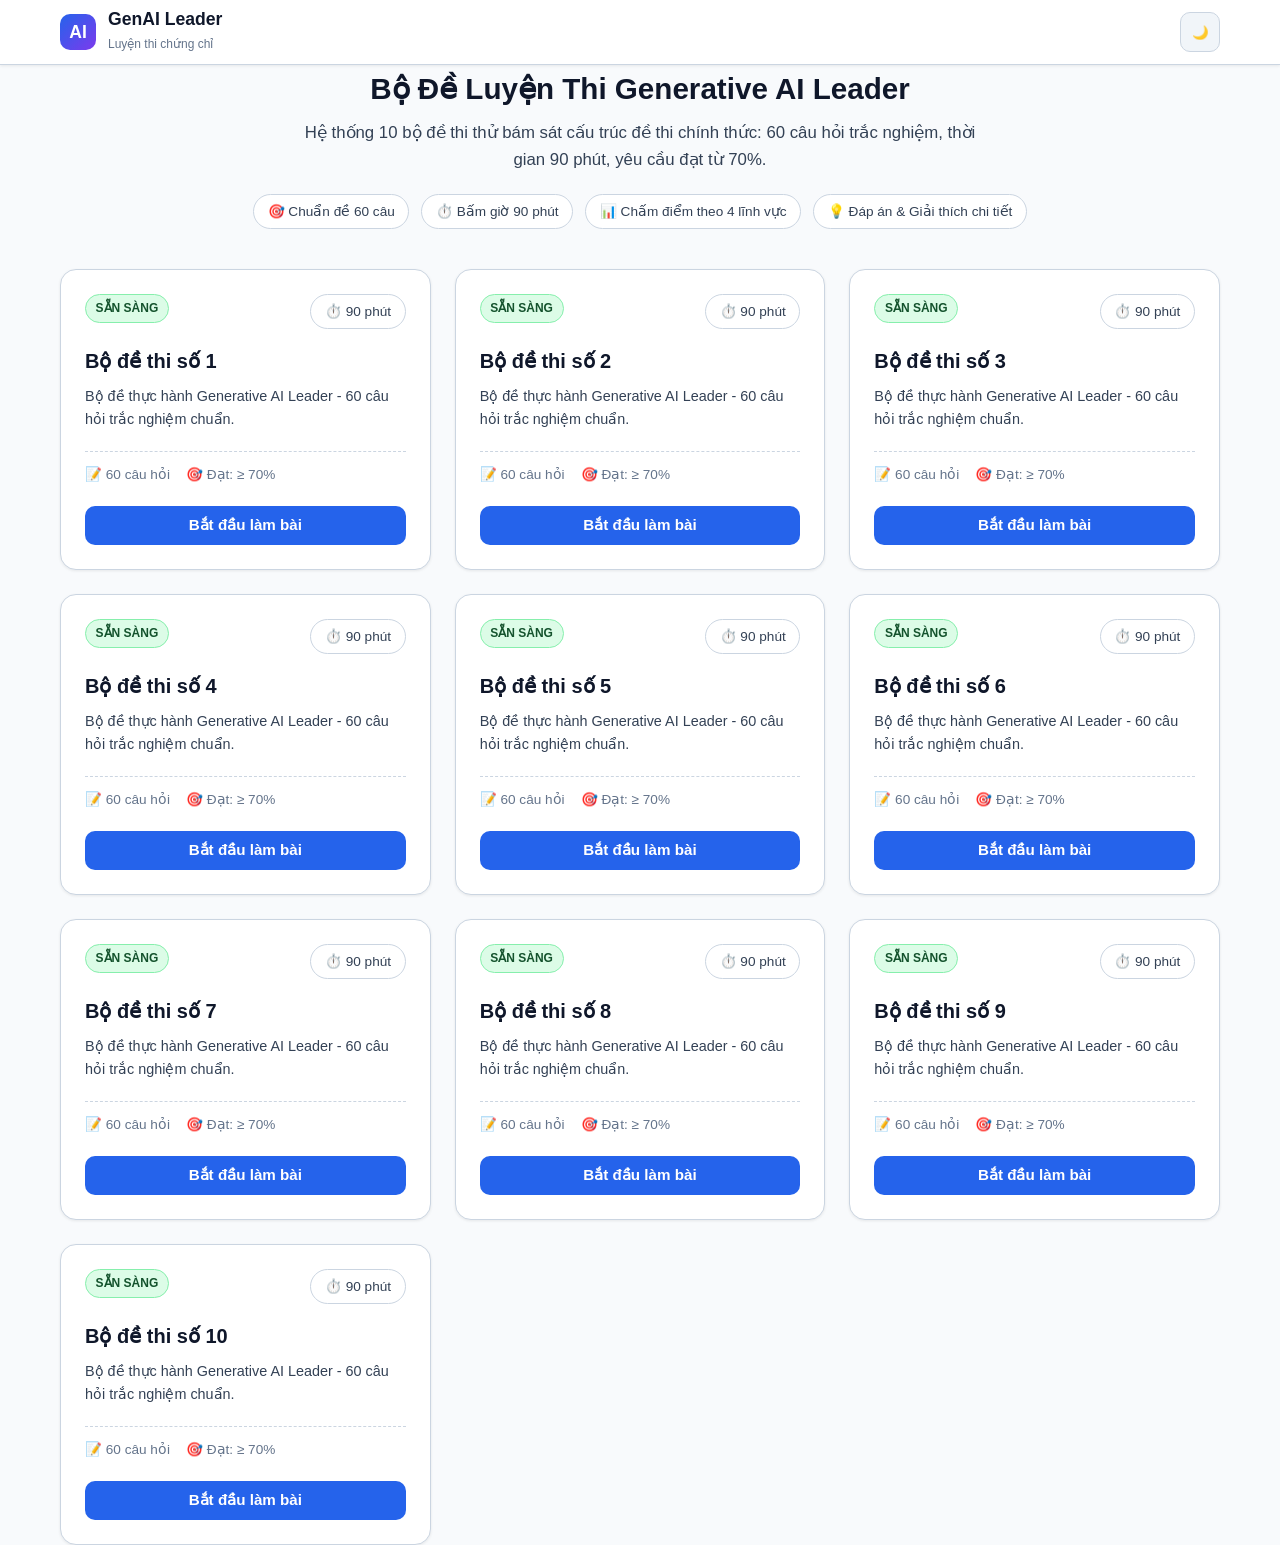
==== index.html @ eb721ed9 "feat: complete Generative AI Leader exam portal with 10 sets" ====
<!DOCTYPE html>
<html lang="vi" data-theme="light">
<head>
  <meta charset="UTF-8">
  <meta name="viewport" content="width=device-width, initial-scale=1.0">
  <title>Luyện Thi Chứng Chỉ Generative AI Leader | 10 Bộ Đề Thi Thử</title>
  <meta name="description" content="Nền tảng thi thử chứng chỉ Generative AI Leader với 10 bộ đề thi trắc nghiệm, bấm giờ 90 phút, chấm điểm phân tích theo chủ đề và xem đáp án chi tiết.">
  <link rel="stylesheet" href="css/style.css">
</head>
<body>

  <!-- ========================================================================
       SITE HEADER
       ======================================================================== -->
  <header class="site-header">
    <div class="container header-content">
      <div class="brand" id="brandLogo" title="Về trang chọn bộ đề">
        <div class="brand-icon">AI</div>
        <div class="brand-info">
          <h1>GenAI Leader</h1>
          <span>Luyện thi chứng chỉ</span>
        </div>
      </div>

      <div class="header-actions">
        <!-- Countdown Timer Widget -->
        <div class="timer-widget" id="timerWidget" aria-label="Thời gian còn lại">
          <span>⏱️</span>
          <span id="timerDisplay">90:00</span>
        </div>

        <!-- Light/Dark Theme Toggle -->
        <button type="button" class="btn-icon" id="themeToggleBtn" aria-label="Chuyển giao diện sáng/tối" title="Chuyển giao diện">
          🌙
        </button>
      </div>
    </div>
  </header>

  <!-- ========================================================================
       MAIN APP VIEWS
       ======================================================================== -->
  <main class="container">

    <!-- VIEW 1: SET SELECTION DASHBOARD -->
    <section id="setSelectionView" class="view-section active">
      <div class="hero-banner">
        <h2>Bộ Đề Luyện Thi Generative AI Leader</h2>
        <p>Hệ thống 10 bộ đề thi thử bám sát cấu trúc đề thi chính thức: 60 câu hỏi trắc nghiệm, thời gian 90 phút, yêu cầu đạt từ 70%.</p>
        <div class="exam-meta-pills">
          <span class="meta-pill">🎯 Chuẩn đề 60 câu</span>
          <span class="meta-pill">⏱️ Bấm giờ 90 phút</span>
          <span class="meta-pill">📊 Chấm điểm theo 4 lĩnh vực</span>
          <span class="meta-pill">💡 Đáp án & Giải thích chi tiết</span>
        </div>
      </div>

      <div class="sets-grid" id="setsGrid">
        <!-- Rendered by js/app.js -->
      </div>
    </section>

    <!-- VIEW 2: ACTIVE EXAM INTERFACE -->
    <section id="examView" class="view-section">
      <div class="exam-layout">
        
        <!-- Left Column: Question Area -->
        <div class="question-panel">
          <div class="question-header">
            <div>
              <span id="examSetName" style="font-weight:700; color:var(--text-muted); font-size:0.85rem; margin-right:0.5rem;">Bộ đề thi</span>
              <span class="q-topic-badge" id="qTopicBadge">Topic</span>
            </div>
            <div style="display:flex; align-items:center; gap:0.5rem;">
              <span class="q-type-badge" id="qTypeBadge">🔘 Chọn một đáp án</span>
              <button type="button" class="q-flag-btn" id="qFlagBtn" title="Gắn cờ để kiểm tra lại trước khi nộp">
                🏳️ Đặt cờ xem lại
              </button>
            </div>
          </div>

          <!-- Question Text -->
          <h2 class="question-title" id="questionTitle">Đang tải câu hỏi...</h2>

          <!-- Options -->
          <div class="options-list" id="optionsList" role="radiogroup">
            <!-- Rendered by js/app.js -->
          </div>

          <!-- Navigation Controls -->
          <div class="question-actions">
            <button type="button" class="btn btn-secondary" id="prevBtn">❮ Câu trước</button>
            <button type="button" class="btn btn-secondary mobile-palette-toggle" id="mobilePaletteToggle">
              📋 Danh sách câu (<span id="answeredCountLabel">0/60</span>)
            </button>
            <button type="button" class="btn btn-primary" id="nextBtn">Câu tiếp theo ❯</button>
          </div>
        </div>

        <!-- Right Column: Question Palette Matrix -->
        <aside class="palette-sidebar" id="paletteSidebar">
          <div class="palette-header">
            <h4>Bảng câu hỏi</h4>
            <button type="button" class="btn-icon mobile-palette-toggle" id="closeMobilePaletteBtn" style="width:32px; height:32px;">✕</button>
          </div>

          <div class="palette-legend">
            <div class="legend-item"><span class="legend-dot answered"></span> Đã làm</div>
            <div class="legend-item"><span class="legend-dot unanswered"></span> Chưa làm</div>
            <div class="legend-item"><span class="legend-dot flagged"></span> Gắn cờ</div>
            <div class="legend-item"><span class="legend-dot current"></span> Đang xem</div>
          </div>

          <div class="palette-grid" id="paletteGrid">
            <!-- 1 to 60 buttons -->
          </div>

          <div class="palette-footer">
            <button type="button" class="btn btn-primary" id="submitExamBtn">
              Nộp bài thi 🏁
            </button>
          </div>
        </aside>

        <div class="palette-backdrop" id="paletteBackdrop"></div>

      </div>
    </section>

    <!-- VIEW 3: RESULTS & FULL REVIEW -->
    <section id="resultView" class="view-section">
      
      <!-- Big Score Summary Card -->
      <div class="result-header-card">
        <div class="result-status-badge pass" id="resultStatusBadge">PASSED</div>
        <div class="score-display" id="scorePercent">85%</div>
        <div class="score-subtitle" id="scoreFraction">(51/60 câu đúng)</div>
        
        <div class="result-stats-row">
          <div class="stat-box">
            <span class="val" id="timeSpentText">45m 12s</span>
            <span class="lbl">Thời gian làm bài</span>
          </div>
          <div class="stat-box">
            <span class="val" id="correctCountText" style="color:var(--success);">51</span>
            <span class="lbl">Số câu đúng</span>
          </div>
          <div class="stat-box">
            <span class="val" id="incorrectCountText" style="color:var(--danger);">9</span>
            <span class="lbl">Số câu sai</span>
          </div>
          <div class="stat-box">
            <span class="val">70%</span>
            <span class="lbl">Điểm chuẩn qua môn</span>
          </div>
        </div>
      </div>

      <!-- Domain Performance Breakdown -->
      <div class="domains-card">
        <h3>📊 Kết quả phân tích theo 4 lĩnh vực thi</h3>
        <div id="domainBarsContainer">
          <!-- Rendered by js/app.js -->
        </div>
      </div>

      <!-- Detailed Review List -->
      <div class="review-section">
        <div class="review-section-header">
          <h3>📝 Xem lại toàn bộ câu hỏi &amp; đáp án</h3>
          <div class="review-filters">
            <button type="button" class="filter-btn active" data-filter="all">Tất cả</button>
            <button type="button" class="filter-btn" data-filter="correct">Câu đúng</button>
            <button type="button" class="filter-btn" data-filter="incorrect">Câu sai</button>
            <button type="button" class="filter-btn" data-filter="flagged">Đã gắn cờ</button>
          </div>
        </div>

        <div class="review-list" id="reviewList">
          <!-- Rendered by js/app.js -->
        </div>

        <div class="result-footer-actions">
          <button type="button" class="btn btn-secondary" id="retryBtn">🔄 Làm lại đề này</button>
          <button type="button" class="btn btn-primary" id="backToSetsBtn">🏠 Trở về danh sách bộ đề</button>
        </div>
      </div>

    </section>

  </main>

  <!-- ========================================================================
       CONFIRMATION MODAL
       ======================================================================== -->
  <div class="modal-overlay" id="submitModal" role="dialog" aria-modal="true" aria-labelledby="modalTitle">
    <div class="modal-content">
      <div class="modal-icon">⚠️</div>
      <h3 id="modalTitle">Xác nhận nộp bài</h3>
      <p id="modalWarningText">Bạn có chắc chắn muốn nộp bài thi?</p>
      <div class="modal-actions">
        <button type="button" class="btn btn-secondary" id="modalCancelBtn">Tiếp tục làm bài</button>
        <button type="button" class="btn btn-primary" id="modalConfirmBtn">Nộp bài ngay</button>
      </div>
    </div>
  </div>

  <!-- Scripts: First load data JS for instant offline/file:// support without CORS, then app -->
  <script src="Quiz_data/manifest.js"></script>
  <script src="Quiz_data/set_1.js"></script>
  <script src="js/app.js"></script>
</body>
</html>
---- css/style.css ----
/* ==========================================================================
   Generative AI Leader Exam Portal - Design System & Styles
   ========================================================================== */

:root {
  /* Common variables */
  --font-family: -apple-system, BlinkMacSystemFont, "Segoe UI", Roboto, Helvetica, Arial, sans-serif, "Apple Color Emoji", "Segoe UI Emoji";
  --radius-sm: 6px;
  --radius-md: 10px;
  --radius-lg: 16px;
  --radius-full: 9999px;
  --transition-fast: 0.15s ease;
  --transition-normal: 0.25s ease;

  /* LIGHT THEME (High Contrast & Clean) */
  --bg-body: #f8fafc;
  --bg-surface: #ffffff;
  --bg-surface-secondary: #f1f5f9;
  --bg-surface-hover: #e2e8f0;
  --border-color: #cbd5e1;
  --border-focus: #2563eb;
  
  --text-primary: #0f172a;      /* High contrast dark slate */
  --text-secondary: #334155;    /* Clear secondary text */
  --text-muted: #64748b;        /* Subtle labels */
  
  --accent-primary: #2563eb;
  --accent-hover: #1d4ed8;
  --accent-subtle: #eff6ff;
  --accent-text: #1d4ed8;

  --success: #15803d;
  --success-subtle: #dcfce7;
  --success-border: #86efac;
  --success-text: #14532d;

  --danger: #b91c1c;
  --danger-subtle: #fee2e2;
  --danger-border: #fca5a5;
  --danger-text: #7f1d1d;

  --warning: #b45309;
  --warning-subtle: #fef3c7;
  --warning-border: #fcd34d;
  --warning-text: #78350f;

  --shadow-sm: 0 1px 3px rgba(0, 0, 0, 0.08);
  --shadow-md: 0 4px 12px rgba(0, 0, 0, 0.08);
  --shadow-lg: 0 12px 28px rgba(0, 0, 0, 0.1);
  --nav-active-bg: #2563eb;
  --nav-active-text: #ffffff;
}

[data-theme="dark"] {
  /* DARK THEME (Luminous High Contrast, Non-tiring Deep Navy) */
  --bg-body: #0b0f19;
  --bg-surface: #131b2e;
  --bg-surface-secondary: #1a253c;
  --bg-surface-hover: #22314e;
  --border-color: #273754;
  --border-focus: #60a5fa;

  --text-primary: #f8fafc;      /* Crisp white */
  --text-secondary: #cbd5e1;    /* Very readable light slate */
  --text-muted: #94a3b8;        /* Soft gray for metadata */

  --accent-primary: #3b82f6;
  --accent-hover: #60a5fa;
  --accent-subtle: rgba(59, 130, 246, 0.16);
  --accent-text: #93c5fd;

  --success: #22c55e;
  --success-subtle: rgba(34, 197, 94, 0.18);
  --success-border: #166534;
  --success-text: #86efac;

  --danger: #ef4444;
  --danger-subtle: rgba(239, 68, 68, 0.18);
  --danger-border: #991b1b;
  --danger-text: #fca5a5;

  --warning: #f59e0b;
  --warning-subtle: rgba(245, 158, 11, 0.18);
  --warning-border: #92400e;
  --warning-text: #fde68a;

  --shadow-sm: 0 1px 3px rgba(0, 0, 0, 0.4);
  --shadow-md: 0 6px 16px rgba(0, 0, 0, 0.5);
  --shadow-lg: 0 14px 32px rgba(0, 0, 0, 0.6);
  --nav-active-bg: #3b82f6;
  --nav-active-text: #ffffff;
}

/* Reset & Base */
*, *::before, *::after {
  box-sizing: border-box;
  margin: 0;
  padding: 0;
}

body {
  font-family: var(--font-family);
  background-color: var(--bg-body);
  color: var(--text-primary);
  line-height: 1.6;
  min-height: 100vh;
  display: flex;
  flex-direction: column;
  transition: background-color var(--transition-normal), color var(--transition-normal);
  -webkit-font-smoothing: antialiased;
}

/* Layout Container */
.container {
  width: 100%;
  max-width: 1200px;
  margin: 0 auto;
  padding: 0 1.25rem;
}

/* Header & Navigation Bar */
.site-header {
  background-color: var(--bg-surface);
  border-bottom: 1px solid var(--border-color);
  position: sticky;
  top: 0;
  z-index: 50;
  box-shadow: var(--shadow-sm);
  transition: background-color var(--transition-normal), border-color var(--transition-normal);
}

.header-content {
  display: flex;
  align-items: center;
  justify-content: space-between;
  height: 64px;
}

.brand {
  display: flex;
  align-items: center;
  gap: 0.75rem;
  text-decoration: none;
  color: var(--text-primary);
  cursor: pointer;
}

.brand-icon {
  width: 36px;
  height: 36px;
  border-radius: var(--radius-md);
  background: linear-gradient(135deg, #2563eb, #7c3aed);
  display: flex;
  align-items: center;
  justify-content: center;
  color: #ffffff;
  font-weight: 700;
  font-size: 1.1rem;
}

.brand-info h1 {
  font-size: 1.1rem;
  font-weight: 700;
  line-height: 1.2;
}

.brand-info span {
  font-size: 0.75rem;
  color: var(--text-muted);
}

.header-actions {
  display: flex;
  align-items: center;
  gap: 0.75rem;
}

/* Theme Toggle Button */
.btn-icon {
  background: var(--bg-surface-secondary);
  border: 1px solid var(--border-color);
  color: var(--text-primary);
  width: 40px;
  height: 40px;
  border-radius: var(--radius-md);
  display: inline-flex;
  align-items: center;
  justify-content: center;
  cursor: pointer;
  transition: all var(--transition-fast);
}

.btn-icon:hover {
  background: var(--bg-surface-hover);
  border-color: var(--border-focus);
}

/* Exam Timer Widget */
.timer-widget {
  display: none; /* Shown during exam */
  align-items: center;
  gap: 0.5rem;
  padding: 0.4rem 0.85rem;
  background: var(--bg-surface-secondary);
  border: 1px solid var(--border-color);
  border-radius: var(--radius-full);
  font-variant-numeric: tabular-nums;
  font-weight: 600;
  font-size: 0.95rem;
  color: var(--text-primary);
}

.timer-widget.warning {
  background: var(--warning-subtle);
  border-color: var(--warning-border);
  color: var(--warning-text);
  animation: pulse 1.5s infinite;
}

.timer-widget.danger {
  background: var(--danger-subtle);
  border-color: var(--danger-border);
  color: var(--danger-text);
  animation: pulse 0.8s infinite;
}

@keyframes pulse {
  0%, 100% { opacity: 1; }
  50% { opacity: 0.6; }
}

/* Standard Buttons */
.btn {
  display: inline-flex;
  align-items: center;
  justify-content: center;
  gap: 0.5rem;
  padding: 0.6rem 1.2rem;
  border-radius: var(--radius-md);
  font-size: 0.95rem;
  font-weight: 600;
  cursor: pointer;
  transition: all var(--transition-fast);
  border: 1px solid transparent;
  text-decoration: none;
}

.btn-primary {
  background-color: var(--accent-primary);
  color: #ffffff;
}

.btn-primary:hover:not(:disabled) {
  background-color: var(--accent-hover);
  box-shadow: 0 4px 12px var(--accent-subtle);
}

.btn-secondary {
  background-color: var(--bg-surface-secondary);
  border-color: var(--border-color);
  color: var(--text-primary);
}

.btn-secondary:hover:not(:disabled) {
  background-color: var(--bg-surface-hover);
}

.btn-outline-danger {
  background-color: transparent;
  border-color: var(--danger);
  color: var(--danger);
}

.btn-outline-danger:hover {
  background-color: var(--danger-subtle);
}

.btn:disabled {
  opacity: 0.5;
  cursor: not-allowed;
}

/* App Main Views */
main {
  flex: 1;
  padding: 2rem 0;
}

.view-section {
  display: none;
}

.view-section.active {
  display: block;
}

/* ==========================================================================
   VIEW 1: SET SELECTION DASHBOARD
   ========================================================================== */
.hero-banner {
  text-align: center;
  margin-bottom: 2.5rem;
}

.hero-banner h2 {
  font-size: 1.85rem;
  font-weight: 800;
  margin-bottom: 0.5rem;
  color: var(--text-primary);
}

.hero-banner p {
  color: var(--text-secondary);
  font-size: 1.05rem;
  max-width: 680px;
  margin: 0 auto;
}

.exam-meta-pills {
  display: flex;
  justify-content: center;
  flex-wrap: wrap;
  gap: 0.75rem;
  margin-top: 1.25rem;
}

.meta-pill {
  display: inline-flex;
  align-items: center;
  gap: 0.4rem;
  padding: 0.35rem 0.85rem;
  border-radius: var(--radius-full);
  font-size: 0.85rem;
  font-weight: 500;
  background: var(--bg-surface);
  border: 1px solid var(--border-color);
  color: var(--text-secondary);
}

/* Sets Grid */
.sets-grid {
  display: grid;
  grid-template-columns: repeat(auto-fill, minmax(320px, 1fr));
  gap: 1.5rem;
  margin-top: 1.5rem;
}

.set-card {
  background: var(--bg-surface);
  border: 1px solid var(--border-color);
  border-radius: var(--radius-lg);
  padding: 1.5rem;
  display: flex;
  flex-direction: column;
  justify-content: space-between;
  box-shadow: var(--shadow-sm);
  transition: all var(--transition-normal);
  position: relative;
  overflow: hidden;
}

.set-card.available:hover {
  transform: translateY(-4px);
  border-color: var(--accent-primary);
  box-shadow: var(--shadow-md);
}

.set-card.unavailable {
  opacity: 0.75;
}

.card-header {
  display: flex;
  justify-content: space-between;
  align-items: flex-start;
  margin-bottom: 1rem;
}

.set-badge {
  font-size: 0.75rem;
  font-weight: 700;
  text-transform: uppercase;
  padding: 0.25rem 0.6rem;
  border-radius: var(--radius-full);
}

.set-badge.ready {
  background: var(--success-subtle);
  color: var(--success-text);
  border: 1px solid var(--success-border);
}

.set-badge.coming-soon {
  background: var(--bg-surface-secondary);
  color: var(--text-muted);
  border: 1px solid var(--border-color);
}

.set-card h3 {
  font-size: 1.25rem;
  font-weight: 700;
  margin-bottom: 0.5rem;
}

.set-card p {
  color: var(--text-secondary);
  font-size: 0.9rem;
  margin-bottom: 1.25rem;
  flex: 1;
}

.set-specs {
  display: flex;
  gap: 1rem;
  font-size: 0.85rem;
  color: var(--text-muted);
  margin-bottom: 1.25rem;
  border-top: 1px dashed var(--border-color);
  padding-top: 0.75rem;
}

.set-card .btn {
  width: 100%;
}

/* ==========================================================================
   VIEW 2: ACTIVE EXAM INTERFACE
   ========================================================================== */
.exam-layout {
  display: grid;
  grid-template-columns: 1fr 320px;
  gap: 1.75rem;
  align-items: start;
}

/* Main Question Area */
.question-panel {
  background: var(--bg-surface);
  border: 1px solid var(--border-color);
  border-radius: var(--radius-lg);
  padding: 1.75rem;
  box-shadow: var(--shadow-sm);
}

.question-header {
  display: flex;
  justify-content: space-between;
  align-items: flex-start;
  flex-wrap: wrap;
  gap: 0.75rem;
  padding-bottom: 1rem;
  border-bottom: 1px solid var(--border-color);
  margin-bottom: 1.5rem;
}

.q-topic-badge {
  display: inline-block;
  font-size: 0.8rem;
  font-weight: 600;
  padding: 0.25rem 0.75rem;
  border-radius: var(--radius-full);
  background: var(--accent-subtle);
  color: var(--accent-text);
  border: 1px solid var(--border-color);
}

.q-type-badge {
  display: inline-flex;
  align-items: center;
  gap: 0.35rem;
  font-size: 0.8rem;
  font-weight: 600;
  padding: 0.25rem 0.75rem;
  border-radius: var(--radius-full);
  background: var(--warning-subtle);
  color: var(--warning-text);
  border: 1px solid var(--warning-border);
}

.q-flag-btn {
  background: transparent;
  border: 1px solid var(--border-color);
  color: var(--text-secondary);
  padding: 0.35rem 0.75rem;
  border-radius: var(--radius-md);
  cursor: pointer;
  font-size: 0.85rem;
  display: inline-flex;
  align-items: center;
  gap: 0.35rem;
  transition: all var(--transition-fast);
}

.q-flag-btn.flagged {
  background: var(--warning-subtle);
  border-color: var(--warning-border);
  color: var(--warning-text);
  font-weight: 600;
}

.question-title {
  font-size: 1.15rem;
  font-weight: 600;
  line-height: 1.5;
  margin-bottom: 1.5rem;
  color: var(--text-primary);
}

/* Options List */
.options-list {
  display: flex;
  flex-direction: column;
  gap: 0.85rem;
  margin-bottom: 2rem;
}

.option-item {
  display: flex;
  align-items: flex-start;
  gap: 1rem;
  padding: 1rem 1.25rem;
  background: var(--bg-surface);
  border: 2px solid var(--border-color);
  border-radius: var(--radius-md);
  cursor: pointer;
  transition: all var(--transition-fast);
  user-select: none;
}

.option-item:hover {
  background: var(--bg-surface-secondary);
  border-color: var(--border-focus);
}

.option-item.selected {
  background: var(--accent-subtle);
  border-color: var(--accent-primary);
}

.option-input {
  margin-top: 0.2rem;
  width: 18px;
  height: 18px;
  cursor: pointer;
  accent-color: var(--accent-primary);
}

.option-key {
  font-weight: 700;
  color: var(--text-secondary);
  min-width: 1.5rem;
}

.option-text {
  font-size: 1rem;
  color: var(--text-primary);
  flex: 1;
}

/* Action Controls (Prev, Next, Submit) */
.question-actions {
  display: flex;
  justify-content: space-between;
  align-items: center;
  gap: 1rem;
  padding-top: 1.25rem;
  border-top: 1px solid var(--border-color);
}

/* Question Matrix Palette (Sidebar) */
.palette-sidebar {
  background: var(--bg-surface);
  border: 1px solid var(--border-color);
  border-radius: var(--radius-lg);
  padding: 1.25rem;
  box-shadow: var(--shadow-sm);
  position: sticky;
  top: 80px;
}

.palette-header {
  display: flex;
  justify-content: space-between;
  align-items: center;
  margin-bottom: 1rem;
  padding-bottom: 0.75rem;
  border-bottom: 1px solid var(--border-color);
}

.palette-header h4 {
  font-size: 1rem;
  font-weight: 700;
}

.palette-legend {
  display: grid;
  grid-template-columns: 1fr 1fr;
  gap: 0.5rem;
  margin-bottom: 1rem;
  font-size: 0.75rem;
  color: var(--text-muted);
}

.legend-item {
  display: flex;
  align-items: center;
  gap: 0.4rem;
}

.legend-dot {
  width: 12px;
  height: 12px;
  border-radius: 3px;
  border: 1px solid var(--border-color);
}

.legend-dot.answered { background: var(--accent-primary); border-color: var(--accent-primary); }
.legend-dot.unanswered { background: var(--bg-surface-secondary); }
.legend-dot.flagged { background: var(--warning); border-color: var(--warning); }
.legend-dot.current { border: 2px solid var(--text-primary); }

.palette-grid {
  display: grid;
  grid-template-columns: repeat(5, 1fr);
  gap: 0.5rem;
  max-height: 380px;
  overflow-y: auto;
  padding-right: 0.25rem;
}

.palette-grid::-webkit-scrollbar {
  width: 6px;
}

.palette-grid::-webkit-scrollbar-thumb {
  background: var(--border-color);
  border-radius: 3px;
}

.matrix-btn {
  height: 38px;
  border-radius: var(--radius-sm);
  background: var(--bg-surface-secondary);
  border: 1px solid var(--border-color);
  color: var(--text-primary);
  font-size: 0.85rem;
  font-weight: 600;
  cursor: pointer;
  display: flex;
  align-items: center;
  justify-content: center;
  position: relative;
  transition: all var(--transition-fast);
}

.matrix-btn:hover {
  background: var(--bg-surface-hover);
  border-color: var(--accent-primary);
}

.matrix-btn.answered {
  background: var(--accent-primary);
  color: #ffffff;
  border-color: var(--accent-primary);
}

.matrix-btn.current {
  box-shadow: 0 0 0 2px var(--bg-surface), 0 0 0 4px var(--text-primary);
  font-weight: 800;
}

.matrix-btn.flagged::after {
  content: "";
  position: absolute;
  top: 2px;
  right: 2px;
  width: 7px;
  height: 7px;
  background-color: #f59e0b;
  border-radius: 50%;
  border: 1px solid #ffffff;
}

.palette-footer {
  margin-top: 1.25rem;
  padding-top: 1rem;
  border-top: 1px solid var(--border-color);
}

.palette-footer .btn {
  width: 100%;
}

/* Mobile Matrix Toggle Button */
.mobile-palette-toggle {
  display: none;
}

/* ==========================================================================
   VIEW 3: RESULTS & FULL REVIEW
   ========================================================================== */
.result-header-card {
  background: var(--bg-surface);
  border: 1px solid var(--border-color);
  border-radius: var(--radius-lg);
  padding: 2rem;
  text-align: center;
  box-shadow: var(--shadow-sm);
  margin-bottom: 2rem;
}

.result-status-badge {
  display: inline-block;
  font-size: 1rem;
  font-weight: 800;
  padding: 0.4rem 1.25rem;
  border-radius: var(--radius-full);
  margin-bottom: 1rem;
  text-transform: uppercase;
  letter-spacing: 0.5px;
}

.result-status-badge.pass {
  background: var(--success-subtle);
  color: var(--success-text);
  border: 1px solid var(--success-border);
}

.result-status-badge.fail {
  background: var(--danger-subtle);
  color: var(--danger-text);
  border: 1px solid var(--danger-border);
}

.score-display {
  font-size: 3.5rem;
  font-weight: 900;
  line-height: 1.1;
  color: var(--text-primary);
  margin-bottom: 0.25rem;
}

.score-subtitle {
  color: var(--text-secondary);
  font-size: 1.1rem;
  margin-bottom: 1.5rem;
}

.result-stats-row {
  display: flex;
  justify-content: center;
  flex-wrap: wrap;
  gap: 2rem;
  border-top: 1px solid var(--border-color);
  padding-top: 1.5rem;
}

.stat-box {
  display: flex;
  flex-direction: column;
}

.stat-box .val {
  font-size: 1.35rem;
  font-weight: 700;
  color: var(--text-primary);
}

.stat-box .lbl {
  font-size: 0.85rem;
  color: var(--text-muted);
}

/* Domain Breakdown */
.domains-card {
  background: var(--bg-surface);
  border: 1px solid var(--border-color);
  border-radius: var(--radius-lg);
  padding: 1.75rem;
  box-shadow: var(--shadow-sm);
  margin-bottom: 2rem;
}

.domains-card h3 {
  font-size: 1.15rem;
  font-weight: 700;
  margin-bottom: 1.25rem;
}

.domain-item {
  margin-bottom: 1rem;
}

.domain-info {
  display: flex;
  justify-content: space-between;
  margin-bottom: 0.35rem;
  font-size: 0.9rem;
  font-weight: 600;
}

.domain-bar-bg {
  width: 100%;
  height: 10px;
  background: var(--bg-surface-secondary);
  border-radius: var(--radius-full);
  overflow: hidden;
}

.domain-bar-fill {
  height: 100%;
  background: var(--accent-primary);
  border-radius: var(--radius-full);
  transition: width 0.8s ease-out;
}

/* Question Review Section */
.review-section-header {
  display: flex;
  justify-content: space-between;
  align-items: center;
  flex-wrap: wrap;
  gap: 1rem;
  margin-bottom: 1.5rem;
}

.review-section-header h3 {
  font-size: 1.3rem;
  font-weight: 800;
}

.review-filters {
  display: flex;
  gap: 0.5rem;
  flex-wrap: wrap;
}

.filter-btn {
  background: var(--bg-surface);
  border: 1px solid var(--border-color);
  color: var(--text-secondary);
  padding: 0.4rem 0.85rem;
  border-radius: var(--radius-full);
  font-size: 0.85rem;
  font-weight: 600;
  cursor: pointer;
  transition: all var(--transition-fast);
}

.filter-btn:hover {
  background: var(--bg-surface-hover);
}

.filter-btn.active {
  background: var(--accent-primary);
  color: #ffffff;
  border-color: var(--accent-primary);
}

.review-list {
  display: flex;
  flex-direction: column;
  gap: 1.5rem;
}

.review-card {
  background: var(--bg-surface);
  border: 1px solid var(--border-color);
  border-radius: var(--radius-lg);
  padding: 1.5rem;
  box-shadow: var(--shadow-sm);
  transition: border-color var(--transition-fast);
}

.review-card.correct {
  border-left: 6px solid var(--success);
}

.review-card.incorrect {
  border-left: 6px solid var(--danger);
}

.review-q-meta {
  display: flex;
  justify-content: space-between;
  align-items: center;
  margin-bottom: 0.85rem;
}

.review-status-tag {
  font-size: 0.8rem;
  font-weight: 700;
  padding: 0.2rem 0.6rem;
  border-radius: var(--radius-full);
}

.review-status-tag.correct {
  background: var(--success-subtle);
  color: var(--success-text);
  border: 1px solid var(--success-border);
}

.review-status-tag.incorrect {
  background: var(--danger-subtle);
  color: var(--danger-text);
  border: 1px solid var(--danger-border);
}

.review-options {
  display: flex;
  flex-direction: column;
  gap: 0.6rem;
  margin: 1rem 0;
}

.review-opt {
  padding: 0.75rem 1rem;
  border-radius: var(--radius-md);
  font-size: 0.95rem;
  border: 1px solid var(--border-color);
  display: flex;
  align-items: flex-start;
  gap: 0.75rem;
}

.review-opt.is-correct-answer {
  background: var(--success-subtle);
  border-color: var(--success-border);
  color: var(--success-text);
  font-weight: 600;
}

.review-opt.is-user-wrong {
  background: var(--danger-subtle);
  border-color: var(--danger-border);
  color: var(--danger-text);
  text-decoration: line-through;
}

.review-verdict {
  margin-top: 1rem;
  padding: 0.85rem;
  border-radius: var(--radius-md);
  background: var(--bg-surface-secondary);
  font-size: 0.9rem;
  border-left: 3px solid var(--accent-primary);
}

.result-footer-actions {
  display: flex;
  justify-content: center;
  gap: 1rem;
  margin-top: 2.5rem;
  flex-wrap: wrap;
}

/* ==========================================================================
   MODAL DIALOG
   ========================================================================== */
.modal-overlay {
  display: none;
  position: fixed;
  inset: 0;
  background: rgba(0, 0, 0, 0.65);
  backdrop-filter: blur(4px);
  z-index: 100;
  align-items: center;
  justify-content: center;
  padding: 1rem;
}

.modal-overlay.active {
  display: flex;
}

.modal-content {
  background: var(--bg-surface);
  border: 1px solid var(--border-color);
  border-radius: var(--radius-lg);
  max-width: 480px;
  width: 100%;
  padding: 2rem;
  box-shadow: var(--shadow-lg);
  text-align: center;
}

.modal-icon {
  width: 56px;
  height: 56px;
  border-radius: 50%;
  background: var(--warning-subtle);
  color: var(--warning-text);
  display: flex;
  align-items: center;
  justify-content: center;
  margin: 0 auto 1.25rem;
  font-size: 1.75rem;
}

.modal-content h3 {
  font-size: 1.35rem;
  font-weight: 800;
  margin-bottom: 0.75rem;
}

.modal-content p {
  color: var(--text-secondary);
  font-size: 0.95rem;
  margin-bottom: 1.5rem;
}

.modal-actions {
  display: flex;
  gap: 0.75rem;
  justify-content: center;
}

/* ==========================================================================
   RESPONSIVE DESIGN (DESKTOP & MOBILE)
   ========================================================================== */
@media (max-width: 900px) {
  .exam-layout {
    grid-template-columns: 1fr;
  }

  .palette-sidebar {
    position: fixed;
    bottom: 0;
    left: 0;
    right: 0;
    top: auto;
    z-index: 90;
    border-radius: var(--radius-lg) var(--radius-lg) 0 0;
    box-shadow: 0 -8px 24px rgba(0, 0, 0, 0.2);
    transform: translateY(100%);
    transition: transform var(--transition-normal);
    max-height: 80vh;
    display: flex;
    flex-direction: column;
  }

  .palette-sidebar.mobile-open {
    transform: translateY(0);
  }

  .palette-backdrop {
    display: none;
    position: fixed;
    inset: 0;
    background: rgba(0,0,0,0.5);
    z-index: 85;
  }

  .palette-backdrop.active {
    display: block;
  }

  .mobile-palette-toggle {
    display: inline-flex;
  }

  .palette-grid {
    grid-template-columns: repeat(6, 1fr);
    max-height: 45vh;
  }

  .question-panel {
    padding: 1.25rem;
  }

  .hero-banner h2 {
    font-size: 1.5rem;
  }
}

@media (max-width: 540px) {
  .header-content {
    height: 56px;
  }

  .brand-info span {
    display: none;
  }

  .palette-grid {
    grid-template-columns: repeat(5, 1fr);
  }

  .question-title {
    font-size: 1.05rem;
  }

  .option-item {
    padding: 0.85rem 1rem;
    gap: 0.75rem;
  }

  .score-display {
    font-size: 2.75rem;
  }

  .result-stats-row {
    gap: 1.25rem;
  }
}
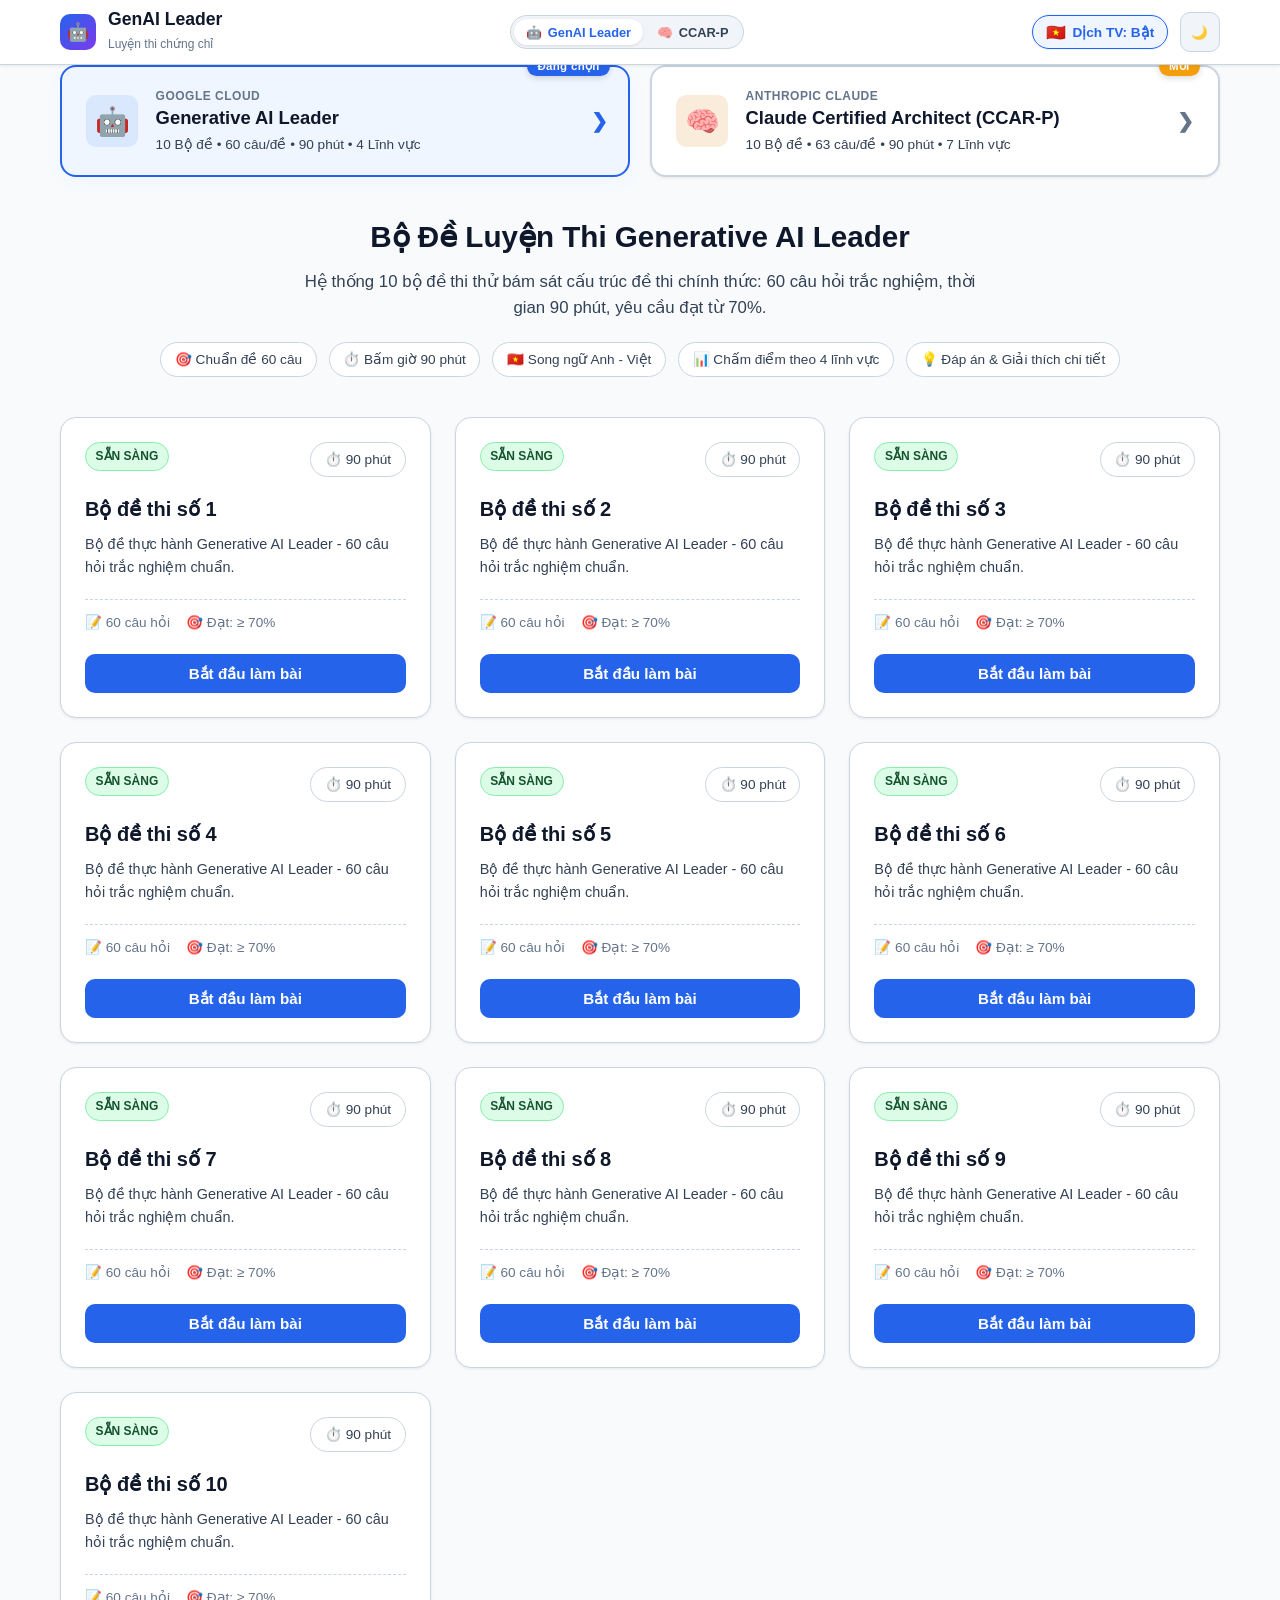
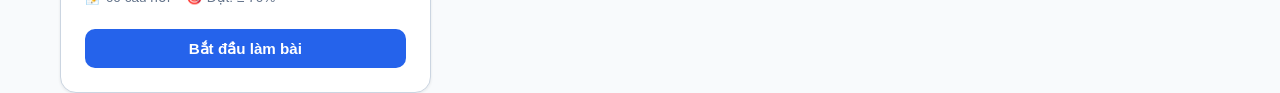
==== commit 43667868: "feat: add CCAR-P certification exam question sets and support multi-exam selection in UI" ====
--- a/index.html
+++ b/index.html
@@ -15,11 +15,23 @@
   <header class="site-header">
     <div class="container header-content">
       <div class="brand" id="brandLogo" title="Về trang chọn bộ đề">
-        <div class="brand-icon">AI</div>
+        <div class="brand-icon" id="brandIcon">AI</div>
         <div class="brand-info">
-          <h1>GenAI Leader</h1>
-          <span>Luyện thi chứng chỉ</span>
-        </div>
+          <h1 id="brandTitle">Exam Portal</h1>
+          <span id="brandSubtitle">Luyện thi chứng chỉ</span>
+        </div>
+      </div>
+
+      <!-- Quick Exam Switcher in Header -->
+      <div class="header-exam-selector" id="headerExamSelector" role="group" aria-label="Chọn kỳ thi chứng chỉ">
+        <button type="button" class="exam-pill-btn active" data-exam="genai" id="headBtnGenAI" title="Chuyển sang kỳ thi Google Cloud Generative AI Leader">
+          <span class="exam-pill-icon">🤖</span>
+          <span class="exam-pill-name">GenAI Leader</span>
+        </button>
+        <button type="button" class="exam-pill-btn" data-exam="ccarp" id="headBtnCCARP" title="Chuyển sang kỳ thi Claude Certified Architect (CCAR-P)">
+          <span class="exam-pill-icon">🧠</span>
+          <span class="exam-pill-name">CCAR-P</span>
+        </button>
       </div>
 
       <div class="header-actions">
@@ -29,6 +41,12 @@
           <span id="timerDisplay">90:00</span>
         </div>
 
+        <!-- Bilingual Translation Toggle Button -->
+        <button type="button" class="btn-lang-toggle active" id="langToggleBtn" aria-label="Bật/Tắt dịch tiếng Việt" title="Bật/Tắt hiển thị bản dịch tiếng Việt song ngữ">
+          <span class="lang-icon">🇻🇳</span>
+          <span class="lang-label" id="langToggleText">Dịch TV: Bật</span>
+        </button>
+
         <!-- Light/Dark Theme Toggle -->
         <button type="button" class="btn-icon" id="themeToggleBtn" aria-label="Chuyển giao diện sáng/tối" title="Chuyển giao diện">
           🌙
@@ -44,14 +62,43 @@
 
     <!-- VIEW 1: SET SELECTION DASHBOARD -->
     <section id="setSelectionView" class="view-section active">
-      <div class="hero-banner">
-        <h2>Bộ Đề Luyện Thi Generative AI Leader</h2>
-        <p>Hệ thống 10 bộ đề thi thử bám sát cấu trúc đề thi chính thức: 60 câu hỏi trắc nghiệm, thời gian 90 phút, yêu cầu đạt từ 70%.</p>
-        <div class="exam-meta-pills">
+      
+      <!-- EXAM SELECTION CARDS -->
+      <div class="exam-selection-container">
+        <div class="exam-selection-cards" role="tablist" aria-label="Chọn kỳ thi chứng chỉ">
+          <button type="button" class="exam-select-card active" id="cardGenAI" data-exam="genai" role="tab" aria-selected="true">
+            <span class="card-status-badge">Đang chọn</span>
+            <div class="card-icon-wrapper google-color">🤖</div>
+            <div class="card-info">
+              <span class="card-provider">Google Cloud</span>
+              <h3>Generative AI Leader</h3>
+              <p>10 Bộ đề • 60 câu/đề • 90 phút • 4 Lĩnh vực</p>
+            </div>
+            <span class="card-arrow">❯</span>
+          </button>
+
+          <button type="button" class="exam-select-card" id="cardCCARP" data-exam="ccarp" role="tab" aria-selected="false">
+            <span class="card-status-badge new-badge">Mới</span>
+            <div class="card-icon-wrapper anthropic-color">🧠</div>
+            <div class="card-info">
+              <span class="card-provider">Anthropic Claude</span>
+              <h3>Claude Certified Architect (CCAR-P)</h3>
+              <p>10 Bộ đề • 63 câu/đề • 90 phút • 7 Lĩnh vực</p>
+            </div>
+            <span class="card-arrow">❯</span>
+          </button>
+        </div>
+      </div>
+
+      <div class="hero-banner" id="heroBanner">
+        <h2 id="heroTitle">Bộ Đề Luyện Thi Generative AI Leader</h2>
+        <p id="heroDesc">Hệ thống 10 bộ đề thi thử bám sát cấu trúc đề thi chính thức: 60 câu hỏi trắc nghiệm, thời gian 90 phút, yêu cầu đạt từ 70%.</p>
+        <div class="exam-meta-pills" id="heroMetaPills">
           <span class="meta-pill">🎯 Chuẩn đề 60 câu</span>
           <span class="meta-pill">⏱️ Bấm giờ 90 phút</span>
+          <span class="meta-pill">🇻🇳 Song ngữ Anh - Việt</span>
           <span class="meta-pill">📊 Chấm điểm theo 4 lĩnh vực</span>
-          <span class="meta-pill">💡 Đáp án & Giải thích chi tiết</span>
+          <span class="meta-pill">💡 Đáp án &amp; Giải thích chi tiết</span>
         </div>
       </div>
 
@@ -158,7 +205,7 @@
 
       <!-- Domain Performance Breakdown -->
       <div class="domains-card">
-        <h3>📊 Kết quả phân tích theo 4 lĩnh vực thi</h3>
+        <h3 id="domainsCardTitle">📊 Kết quả phân tích theo các lĩnh vực thi</h3>
         <div id="domainBarsContainer">
           <!-- Rendered by js/app.js -->
         </div>
@@ -208,6 +255,8 @@
   <!-- Scripts: First load data JS for instant offline/file:// support without CORS, then app -->
   <script src="Quiz_data/manifest.js"></script>
   <script src="Quiz_data/set_1.js"></script>
+  <script src="CCAR-P/manifest.js"></script>
+  <script src="CCAR-P/set_1.js"></script>
   <script src="js/app.js"></script>
 </body>
 </html>
--- a/css/style.css
+++ b/css/style.css
@@ -169,6 +169,42 @@
   color: var(--text-muted);
 }
 
+/* Quick Exam Switcher in Header */
+.header-exam-selector {
+  display: inline-flex;
+  align-items: center;
+  background: var(--bg-surface-secondary);
+  border: 1px solid var(--border-color);
+  border-radius: var(--radius-full);
+  padding: 3px;
+  gap: 2px;
+}
+
+.exam-pill-btn {
+  display: inline-flex;
+  align-items: center;
+  gap: 0.35rem;
+  padding: 0.35rem 0.75rem;
+  font-size: 0.8rem;
+  font-weight: 600;
+  border-radius: var(--radius-full);
+  border: none;
+  background: transparent;
+  color: var(--text-secondary);
+  cursor: pointer;
+  transition: all var(--transition-fast);
+}
+
+.exam-pill-btn:hover {
+  color: var(--text-primary);
+}
+
+.exam-pill-btn.active {
+  background: var(--bg-surface);
+  color: var(--accent-primary);
+  box-shadow: 0 1px 3px rgba(0, 0, 0, 0.1);
+}
+
 .header-actions {
   display: flex;
   align-items: center;
@@ -193,6 +229,39 @@
 .btn-icon:hover {
   background: var(--bg-surface-hover);
   border-color: var(--border-focus);
+}
+
+/* Bilingual Language Toggle Button */
+.btn-lang-toggle {
+  display: inline-flex;
+  align-items: center;
+  gap: 0.4rem;
+  padding: 0.4rem 0.8rem;
+  font-size: 0.85rem;
+  font-weight: 600;
+  border-radius: var(--radius-full);
+  border: 1px solid var(--border-color);
+  background: var(--bg-surface);
+  color: var(--text-secondary);
+  cursor: pointer;
+  transition: all var(--transition-fast);
+}
+
+.btn-lang-toggle:hover {
+  background: var(--bg-surface-secondary);
+  border-color: var(--border-focus);
+  color: var(--text-primary);
+}
+
+.btn-lang-toggle.active {
+  background: var(--accent-subtle);
+  border-color: var(--accent-primary);
+  color: var(--accent-primary);
+  box-shadow: 0 0 0 1px var(--accent-subtle);
+}
+
+.btn-lang-toggle .lang-icon {
+  font-size: 1rem;
 }
 
 /* Exam Timer Widget */
@@ -297,6 +366,129 @@
 /* ==========================================================================
    VIEW 1: SET SELECTION DASHBOARD
    ========================================================================== */
+
+/* Exam Switcher Dashboard Cards */
+.exam-selection-container {
+  margin-bottom: 2.25rem;
+}
+
+.exam-selection-cards {
+  display: grid;
+  grid-template-columns: repeat(auto-fit, minmax(320px, 1fr));
+  gap: 1.25rem;
+}
+
+.exam-select-card {
+  position: relative;
+  display: flex;
+  align-items: center;
+  gap: 1.1rem;
+  padding: 1.35rem 1.5rem;
+  background: var(--bg-surface);
+  border: 2px solid var(--border-color);
+  border-radius: var(--radius-lg);
+  cursor: pointer;
+  text-align: left;
+  transition: all var(--transition-normal);
+  box-shadow: var(--shadow-sm);
+}
+
+.exam-select-card:hover {
+  transform: translateY(-2px);
+  border-color: var(--border-focus);
+  box-shadow: var(--shadow-md);
+}
+
+.exam-select-card.active {
+  border-color: var(--accent-primary);
+  background: var(--accent-subtle);
+  box-shadow: 0 4px 16px var(--accent-subtle);
+}
+
+.card-status-badge {
+  position: absolute;
+  top: -10px;
+  right: 18px;
+  font-size: 0.72rem;
+  font-weight: 700;
+  padding: 0.15rem 0.65rem;
+  border-radius: var(--radius-full);
+  background: var(--accent-primary);
+  color: #ffffff;
+  letter-spacing: 0.3px;
+  box-shadow: 0 2px 6px rgba(0, 0, 0, 0.15);
+}
+
+.card-status-badge.new-badge {
+  background: #f59e0b;
+}
+
+.exam-select-card:not(.active) .card-status-badge:not(.new-badge) {
+  display: none;
+}
+
+.card-icon-wrapper {
+  width: 52px;
+  height: 52px;
+  border-radius: var(--radius-md);
+  display: flex;
+  align-items: center;
+  justify-content: center;
+  font-size: 1.75rem;
+  flex-shrink: 0;
+}
+
+.card-icon-wrapper.google-color {
+  background: rgba(66, 133, 244, 0.12);
+}
+
+.card-icon-wrapper.anthropic-color {
+  background: rgba(217, 119, 6, 0.14);
+}
+
+.card-info {
+  flex: 1;
+  min-width: 0;
+}
+
+.card-provider {
+  display: block;
+  font-size: 0.75rem;
+  font-weight: 700;
+  text-transform: uppercase;
+  letter-spacing: 0.5px;
+  color: var(--text-muted);
+  margin-bottom: 0.2rem;
+}
+
+.card-info h3 {
+  font-size: 1.15rem;
+  font-weight: 700;
+  color: var(--text-primary);
+  margin-bottom: 0.25rem;
+  line-height: 1.35;
+}
+
+.card-info p {
+  font-size: 0.85rem;
+  color: var(--text-secondary);
+  margin: 0;
+  line-height: 1.4;
+}
+
+.card-arrow {
+  font-size: 1.25rem;
+  font-weight: 700;
+  color: var(--text-muted);
+  transition: all var(--transition-fast);
+  padding-left: 0.5rem;
+}
+
+.exam-select-card.active .card-arrow {
+  color: var(--accent-primary);
+  transform: translateX(4px);
+}
+
 .hero-banner {
   text-align: center;
   margin-bottom: 2.5rem;
@@ -499,11 +691,26 @@
 }
 
 .question-title {
+  margin-bottom: 1.5rem;
+}
+
+.q-title-en {
   font-size: 1.15rem;
   font-weight: 600;
   line-height: 1.5;
-  margin-bottom: 1.5rem;
-  color: var(--text-primary);
+  color: var(--text-primary);
+}
+
+.q-title-vi {
+  margin-top: 0.5rem;
+  font-size: 0.98rem;
+  line-height: 1.5;
+  color: var(--text-secondary);
+  font-weight: 400;
+  padding: 0.45rem 0.85rem;
+  border-left: 3px solid var(--accent-primary);
+  background: var(--accent-subtle);
+  border-radius: 0 var(--radius-sm) var(--radius-sm) 0;
 }
 
 /* Options List */
@@ -549,6 +756,32 @@
   font-weight: 700;
   color: var(--text-secondary);
   min-width: 1.5rem;
+  margin-top: 0.05rem;
+}
+
+.option-content {
+  flex: 1;
+  display: flex;
+  flex-direction: column;
+  gap: 0.25rem;
+}
+
+.option-text-en {
+  font-size: 1rem;
+  font-weight: 500;
+  color: var(--text-primary);
+  line-height: 1.45;
+}
+
+.option-text-vi {
+  font-size: 0.9rem;
+  font-weight: 400;
+  color: var(--text-secondary);
+  line-height: 1.4;
+}
+
+.option-item.selected .option-text-en {
+  font-weight: 600;
 }
 
 .option-text {
@@ -913,6 +1146,28 @@
   margin: 1rem 0;
 }
 
+.review-q-title {
+  margin-bottom: 0.85rem;
+}
+
+.review-q-title .q-title-en {
+  font-size: 1.05rem;
+  font-weight: 600;
+  line-height: 1.5;
+  color: var(--text-primary);
+}
+
+.review-q-title .q-title-vi {
+  margin-top: 0.35rem;
+  font-size: 0.95rem;
+  color: var(--text-secondary);
+  padding: 0.35rem 0.75rem;
+  border-left: 3px solid var(--accent-primary);
+  background: var(--accent-subtle);
+  border-radius: 0 var(--radius-sm) var(--radius-sm) 0;
+  line-height: 1.45;
+}
+
 .review-opt {
   padding: 0.75rem 1rem;
   border-radius: var(--radius-md);
@@ -921,6 +1176,36 @@
   display: flex;
   align-items: flex-start;
   gap: 0.75rem;
+}
+
+.review-opt-icon {
+  font-size: 1rem;
+  line-height: 1.4;
+}
+
+.review-opt-key {
+  font-weight: 700;
+  min-width: 1.5rem;
+  line-height: 1.4;
+}
+
+.review-opt-content {
+  flex: 1;
+  display: flex;
+  flex-direction: column;
+  gap: 0.2rem;
+}
+
+.review-opt-en {
+  font-size: 0.95rem;
+  color: inherit;
+  line-height: 1.45;
+}
+
+.review-opt-vi {
+  font-size: 0.88rem;
+  color: var(--text-secondary);
+  line-height: 1.4;
 }
 
 .review-opt.is-correct-answer {
@@ -930,20 +1215,82 @@
   font-weight: 600;
 }
 
+.review-opt.is-correct-answer .review-opt-vi {
+  color: var(--success-text);
+  opacity: 0.9;
+}
+
 .review-opt.is-user-wrong {
   background: var(--danger-subtle);
   border-color: var(--danger-border);
   color: var(--danger-text);
+}
+
+.review-opt.is-user-wrong .review-opt-en {
   text-decoration: line-through;
+}
+
+.review-opt.is-user-wrong .review-opt-vi {
+  color: var(--danger-text);
+  opacity: 0.85;
+}
+
+.review-opt-badge {
+  margin-left: auto;
+  font-size: 0.8rem;
+  font-weight: 700;
+  white-space: nowrap;
 }
 
 .review-verdict {
   margin-top: 1rem;
-  padding: 0.85rem;
+  padding: 0.85rem 1rem;
   border-radius: var(--radius-md);
   background: var(--bg-surface-secondary);
   font-size: 0.9rem;
   border-left: 3px solid var(--accent-primary);
+}
+
+.verdict-summary {
+  line-height: 1.5;
+}
+
+.review-explanation {
+  margin-top: 0.65rem;
+  padding: 0.65rem 0.85rem;
+  border-radius: var(--radius-md);
+  background: var(--bg-surface);
+  border: 1px dashed var(--border-color);
+  display: flex;
+  flex-direction: column;
+  gap: 0.4rem;
+}
+
+.explanation-en {
+  font-size: 0.88rem;
+  color: var(--text-primary);
+  line-height: 1.45;
+}
+
+.explanation-vi {
+  font-size: 0.88rem;
+  color: var(--text-secondary);
+  line-height: 1.45;
+  padding-top: 0.35rem;
+  border-top: 1px solid var(--border-color);
+}
+
+.expl-label {
+  font-weight: 700;
+  color: var(--accent-primary);
+}
+
+/* Hide translations utility when toggled off */
+body.hide-translations .q-title-vi,
+body.hide-translations .option-text-vi,
+body.hide-translations .review-opt-vi,
+body.hide-translations .explanation-vi {
+  display: none !important;
 }
 
 .result-footer-actions {
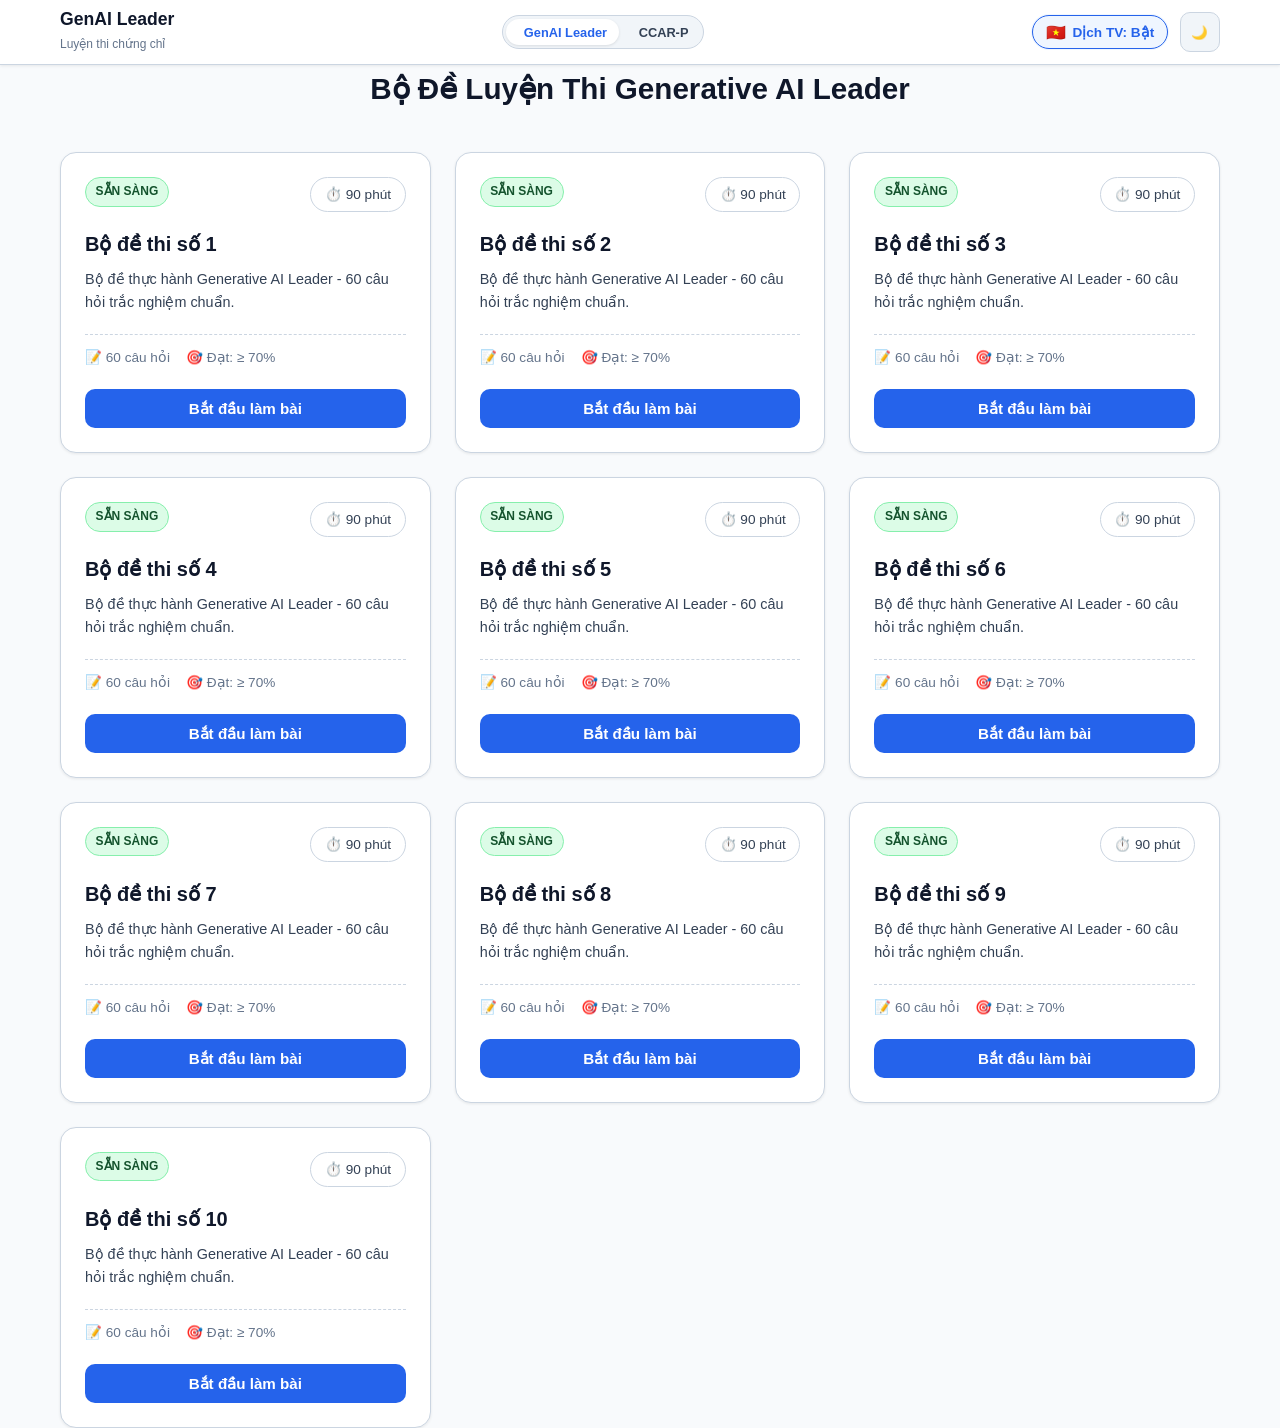
==== commit 70b4185a: "refactor: remove exam icons and streamline set selection UI in layout" ====
--- a/index.html
+++ b/index.html
@@ -1,12 +1,15 @@
 <!DOCTYPE html>
 <html lang="vi" data-theme="light">
+
 <head>
   <meta charset="UTF-8">
   <meta name="viewport" content="width=device-width, initial-scale=1.0">
   <title>Luyện Thi Chứng Chỉ Generative AI Leader | 10 Bộ Đề Thi Thử</title>
-  <meta name="description" content="Nền tảng thi thử chứng chỉ Generative AI Leader với 10 bộ đề thi trắc nghiệm, bấm giờ 90 phút, chấm điểm phân tích theo chủ đề và xem đáp án chi tiết.">
+  <meta name="description"
+    content="Nền tảng thi thử chứng chỉ Generative AI Leader với 10 bộ đề thi trắc nghiệm, bấm giờ 90 phút, chấm điểm phân tích theo chủ đề và xem đáp án chi tiết.">
   <link rel="stylesheet" href="css/style.css">
 </head>
+
 <body>
 
   <!-- ========================================================================
@@ -15,7 +18,6 @@
   <header class="site-header">
     <div class="container header-content">
       <div class="brand" id="brandLogo" title="Về trang chọn bộ đề">
-        <div class="brand-icon" id="brandIcon">AI</div>
         <div class="brand-info">
           <h1 id="brandTitle">Exam Portal</h1>
           <span id="brandSubtitle">Luyện thi chứng chỉ</span>
@@ -24,12 +26,14 @@
 
       <!-- Quick Exam Switcher in Header -->
       <div class="header-exam-selector" id="headerExamSelector" role="group" aria-label="Chọn kỳ thi chứng chỉ">
-        <button type="button" class="exam-pill-btn active" data-exam="genai" id="headBtnGenAI" title="Chuyển sang kỳ thi Google Cloud Generative AI Leader">
-          <span class="exam-pill-icon">🤖</span>
+        <button type="button" class="exam-pill-btn active" data-exam="genai" id="headBtnGenAI"
+          title="Chuyển sang kỳ thi Google Cloud Generative AI Leader">
+          <span class="exam-pill-icon"></span>
           <span class="exam-pill-name">GenAI Leader</span>
         </button>
-        <button type="button" class="exam-pill-btn" data-exam="ccarp" id="headBtnCCARP" title="Chuyển sang kỳ thi Claude Certified Architect (CCAR-P)">
-          <span class="exam-pill-icon">🧠</span>
+        <button type="button" class="exam-pill-btn" data-exam="ccarp" id="headBtnCCARP"
+          title="Chuyển sang kỳ thi Claude Certified Architect (CCAR-P)">
+          <span class="exam-pill-icon"></span>
           <span class="exam-pill-name">CCAR-P</span>
         </button>
       </div>
@@ -42,13 +46,15 @@
         </div>
 
         <!-- Bilingual Translation Toggle Button -->
-        <button type="button" class="btn-lang-toggle active" id="langToggleBtn" aria-label="Bật/Tắt dịch tiếng Việt" title="Bật/Tắt hiển thị bản dịch tiếng Việt song ngữ">
+        <button type="button" class="btn-lang-toggle active" id="langToggleBtn" aria-label="Bật/Tắt dịch tiếng Việt"
+          title="Bật/Tắt hiển thị bản dịch tiếng Việt song ngữ">
           <span class="lang-icon">🇻🇳</span>
           <span class="lang-label" id="langToggleText">Dịch TV: Bật</span>
         </button>
 
         <!-- Light/Dark Theme Toggle -->
-        <button type="button" class="btn-icon" id="themeToggleBtn" aria-label="Chuyển giao diện sáng/tối" title="Chuyển giao diện">
+        <button type="button" class="btn-icon" id="themeToggleBtn" aria-label="Chuyển giao diện sáng/tối"
+          title="Chuyển giao diện">
           🌙
         </button>
       </div>
@@ -62,44 +68,12 @@
 
     <!-- VIEW 1: SET SELECTION DASHBOARD -->
     <section id="setSelectionView" class="view-section active">
-      
+
       <!-- EXAM SELECTION CARDS -->
-      <div class="exam-selection-container">
-        <div class="exam-selection-cards" role="tablist" aria-label="Chọn kỳ thi chứng chỉ">
-          <button type="button" class="exam-select-card active" id="cardGenAI" data-exam="genai" role="tab" aria-selected="true">
-            <span class="card-status-badge">Đang chọn</span>
-            <div class="card-icon-wrapper google-color">🤖</div>
-            <div class="card-info">
-              <span class="card-provider">Google Cloud</span>
-              <h3>Generative AI Leader</h3>
-              <p>10 Bộ đề • 60 câu/đề • 90 phút • 4 Lĩnh vực</p>
-            </div>
-            <span class="card-arrow">❯</span>
-          </button>
-
-          <button type="button" class="exam-select-card" id="cardCCARP" data-exam="ccarp" role="tab" aria-selected="false">
-            <span class="card-status-badge new-badge">Mới</span>
-            <div class="card-icon-wrapper anthropic-color">🧠</div>
-            <div class="card-info">
-              <span class="card-provider">Anthropic Claude</span>
-              <h3>Claude Certified Architect (CCAR-P)</h3>
-              <p>10 Bộ đề • 63 câu/đề • 90 phút • 7 Lĩnh vực</p>
-            </div>
-            <span class="card-arrow">❯</span>
-          </button>
-        </div>
-      </div>
+
 
       <div class="hero-banner" id="heroBanner">
         <h2 id="heroTitle">Bộ Đề Luyện Thi Generative AI Leader</h2>
-        <p id="heroDesc">Hệ thống 10 bộ đề thi thử bám sát cấu trúc đề thi chính thức: 60 câu hỏi trắc nghiệm, thời gian 90 phút, yêu cầu đạt từ 70%.</p>
-        <div class="exam-meta-pills" id="heroMetaPills">
-          <span class="meta-pill">🎯 Chuẩn đề 60 câu</span>
-          <span class="meta-pill">⏱️ Bấm giờ 90 phút</span>
-          <span class="meta-pill">🇻🇳 Song ngữ Anh - Việt</span>
-          <span class="meta-pill">📊 Chấm điểm theo 4 lĩnh vực</span>
-          <span class="meta-pill">💡 Đáp án &amp; Giải thích chi tiết</span>
-        </div>
       </div>
 
       <div class="sets-grid" id="setsGrid">
@@ -110,12 +84,14 @@
     <!-- VIEW 2: ACTIVE EXAM INTERFACE -->
     <section id="examView" class="view-section">
       <div class="exam-layout">
-        
+
         <!-- Left Column: Question Area -->
         <div class="question-panel">
           <div class="question-header">
             <div>
-              <span id="examSetName" style="font-weight:700; color:var(--text-muted); font-size:0.85rem; margin-right:0.5rem;">Bộ đề thi</span>
+              <span id="examSetName"
+                style="font-weight:700; color:var(--text-muted); font-size:0.85rem; margin-right:0.5rem;">Bộ đề
+                thi</span>
               <span class="q-topic-badge" id="qTopicBadge">Topic</span>
             </div>
             <div style="display:flex; align-items:center; gap:0.5rem;">
@@ -148,7 +124,8 @@
         <aside class="palette-sidebar" id="paletteSidebar">
           <div class="palette-header">
             <h4>Bảng câu hỏi</h4>
-            <button type="button" class="btn-icon mobile-palette-toggle" id="closeMobilePaletteBtn" style="width:32px; height:32px;">✕</button>
+            <button type="button" class="btn-icon mobile-palette-toggle" id="closeMobilePaletteBtn"
+              style="width:32px; height:32px;">✕</button>
           </div>
 
           <div class="palette-legend">
@@ -176,13 +153,13 @@
 
     <!-- VIEW 3: RESULTS & FULL REVIEW -->
     <section id="resultView" class="view-section">
-      
+
       <!-- Big Score Summary Card -->
       <div class="result-header-card">
         <div class="result-status-badge pass" id="resultStatusBadge">PASSED</div>
         <div class="score-display" id="scorePercent">85%</div>
         <div class="score-subtitle" id="scoreFraction">(51/60 câu đúng)</div>
-        
+
         <div class="result-stats-row">
           <div class="stat-box">
             <span class="val" id="timeSpentText">45m 12s</span>
@@ -259,4 +236,5 @@
   <script src="CCAR-P/set_1.js"></script>
   <script src="js/app.js"></script>
 </body>
-</html>
+
+</html>
